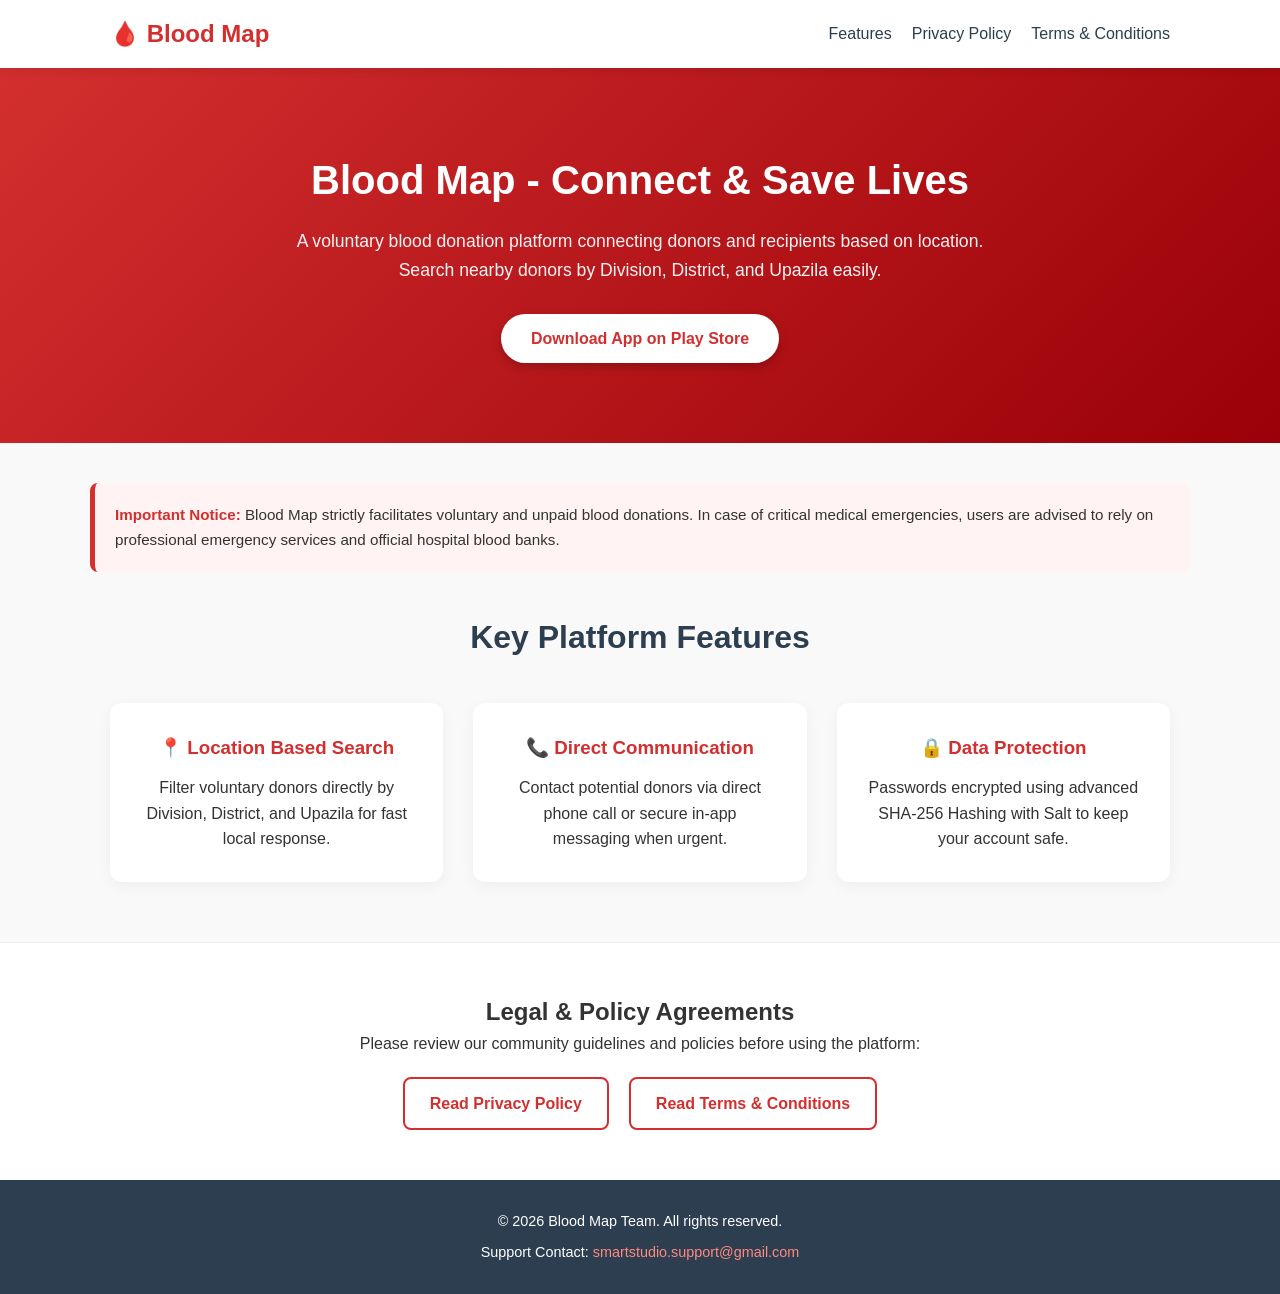
==== blood_map/index.html @ 6987c9c4 "Update support contact email in footer" ====
<!DOCTYPE html>
<html lang="en">
<head>
    <meta charset="UTF-8">
    <meta name="viewport" content="width=device-width, initial-scale=1.0">
    <title>Blood Map - Find & Donate Blood Nearby</title>
    <style>
        :root {
            --primary-color: #d32f2f;
            --secondary-color: #c62828;
            --dark-color: #2c3e50;
            --light-color: #f9f9f9;
        }
        * { margin: 0; padding: 0; box-sizing: border-box; }
        body { font-family: 'Segoe UI', Tahoma, Geneva, Verdana, sans-serif; line-height: 1.6; color: #333; background-color: var(--light-color); }
        
        /* Header Navigation */
        header { background: #fff; box-shadow: 0 2px 10px rgba(0,0,0,0.1); position: sticky; top: 0; z-index: 1000; }
        .nav-container { max-width: 1100px; margin: 0 auto; display: flex; justify-content: space-between; align-items: center; padding: 15px 20px; }
        .logo { font-size: 1.5rem; font-weight: bold; color: var(--primary-color); text-decoration: none; }
        .nav-links { display: flex; gap: 20px; list-style: none; }
        .nav-links a { text-decoration: none; color: var(--dark-color); font-weight: 500; transition: color 0.3s; }
        .nav-links a:hover { color: var(--primary-color); }

        /* Hero Section */
        .hero { background: linear-gradient(135deg, #d32f2f 0%, #9a0007 100%); color: white; text-align: center; padding: 80px 20px; }
        .hero h1 { font-size: 2.5rem; margin-bottom: 15px; }
        .hero p { font-size: 1.1rem; max-width: 700px; margin: 0 auto 30px auto; opacity: 0.95; }
        .btn-download { background: #fff; color: var(--primary-color); padding: 12px 30px; font-weight: bold; border-radius: 30px; text-decoration: none; display: inline-block; box-shadow: 0 4px 10px rgba(0,0,0,0.2); transition: transform 0.2s; }
        .btn-download:hover { transform: translateY(-3px); }

        /* App Info & Disclaimer Notice */
        .notice-banner { background: #fff3f3; border-left: 5px solid var(--primary-color); max-width: 1100px; margin: 40px auto -20px auto; padding: 20px; border-radius: 8px; font-size: 0.95rem; }
        .notice-banner strong { color: var(--primary-color); }

        /* Features Section */
        .features { max-width: 1100px; margin: 60px auto; padding: 0 20px; }
        .features h2 { text-align: center; color: var(--dark-color); margin-bottom: 40px; font-size: 2rem; }
        .grid { display: grid; grid-template-columns: repeat(auto-fit, minmax(280px, 1fr)); gap: 30px; }
        .card { background: #fff; padding: 30px; border-radius: 12px; box-shadow: 0 4px 15px rgba(0,0,0,0.05); text-align: center; }
        .card h3 { color: var(--primary-color); margin-bottom: 12px; }

        /* Quick Links / Legal Section */
        .legal-section { background: #fff; padding: 50px 20px; text-align: center; border-top: 1px solid #eee; }
        .legal-links { display: flex; justify-content: center; gap: 20px; margin-top: 20px; flex-wrap: wrap; }
        .legal-btn { text-decoration: none; padding: 12px 25px; border: 2px solid var(--primary-color); color: var(--primary-color); border-radius: 8px; font-weight: 600; transition: all 0.3s; }
        .legal-btn:hover { background: var(--primary-color); color: #fff; }

        /* Footer */
        footer { background: var(--dark-color); color: #fff; padding: 30px 20px; text-align: center; font-size: 0.9rem; }
        footer a { color: #ff8a80; text-decoration: none; }
        footer a:hover { text-decoration: underline; }
    </style>
</head>
<body>

    <!-- Header Navigation Bar -->
    <header>
        <div class="nav-container">
            <a href="#" class="logo">🩸 Blood Map</a>
            <ul class="nav-links">
                <li><a href="#features">Features</a></li>
                <li><a href="privacy.html">Privacy Policy</a></li>
                <li><a href="termscondition.html">Terms & Conditions</a></li>
            </ul>
        </div>
    </header>

    <!-- Hero Section -->
    <section class="hero">
        <h1>Blood Map - Connect & Save Lives</h1>
        <p>A voluntary blood donation platform connecting donors and recipients based on location. Search nearby donors by Division, District, and Upazila easily.</p>
        <a href="#" class="btn-download">Download App on Play Store</a>
    </section>

    <!-- Emergency Notice -->
    <div class="notice-banner">
        <strong>Important Notice:</strong> Blood Map strictly facilitates voluntary and unpaid blood donations. In case of critical medical emergencies, users are advised to rely on professional emergency services and official hospital blood banks.
    </div>

    <!-- Key Features -->
    <section class="features" id="features">
        <h2>Key Platform Features</h2>
        <div class="grid">
            <div class="card">
                <h3>📍 Location Based Search</h3>
                <p>Filter voluntary donors directly by Division, District, and Upazila for fast local response.</p>
            </div>
            <div class="card">
                <h3>📞 Direct Communication</h3>
                <p>Contact potential donors via direct phone call or secure in-app messaging when urgent.</p>
            </div>
            <div class="card">
                <h3>🔒 Data Protection</h3>
                <p>Passwords encrypted using advanced SHA-256 Hashing with Salt to keep your account safe.</p>
            </div>
        </div>
    </section>

    <!-- Legal & Support Section -->
    <section class="legal-section">
        <h2>Legal & Policy Agreements</h2>
        <p>Please review our community guidelines and policies before using the platform:</p>
        <div class="legal-links">
            <a href="privacy.html" class="legal-btn">Read Privacy Policy</a>
            <a href="termscondition.html" class="legal-btn">Read Terms & Conditions</a>
        </div>
    </section>

    <!-- Footer -->
    <footer>
        <p>&copy; 2026 Blood Map Team. All rights reserved.</p>
        <p style="margin-top: 8px;">Support Contact: <a href="mailto:contact@smartdevelopment.bd">smartstudio.support@gmail.com</a></p>
    </footer>

</body>
</html>
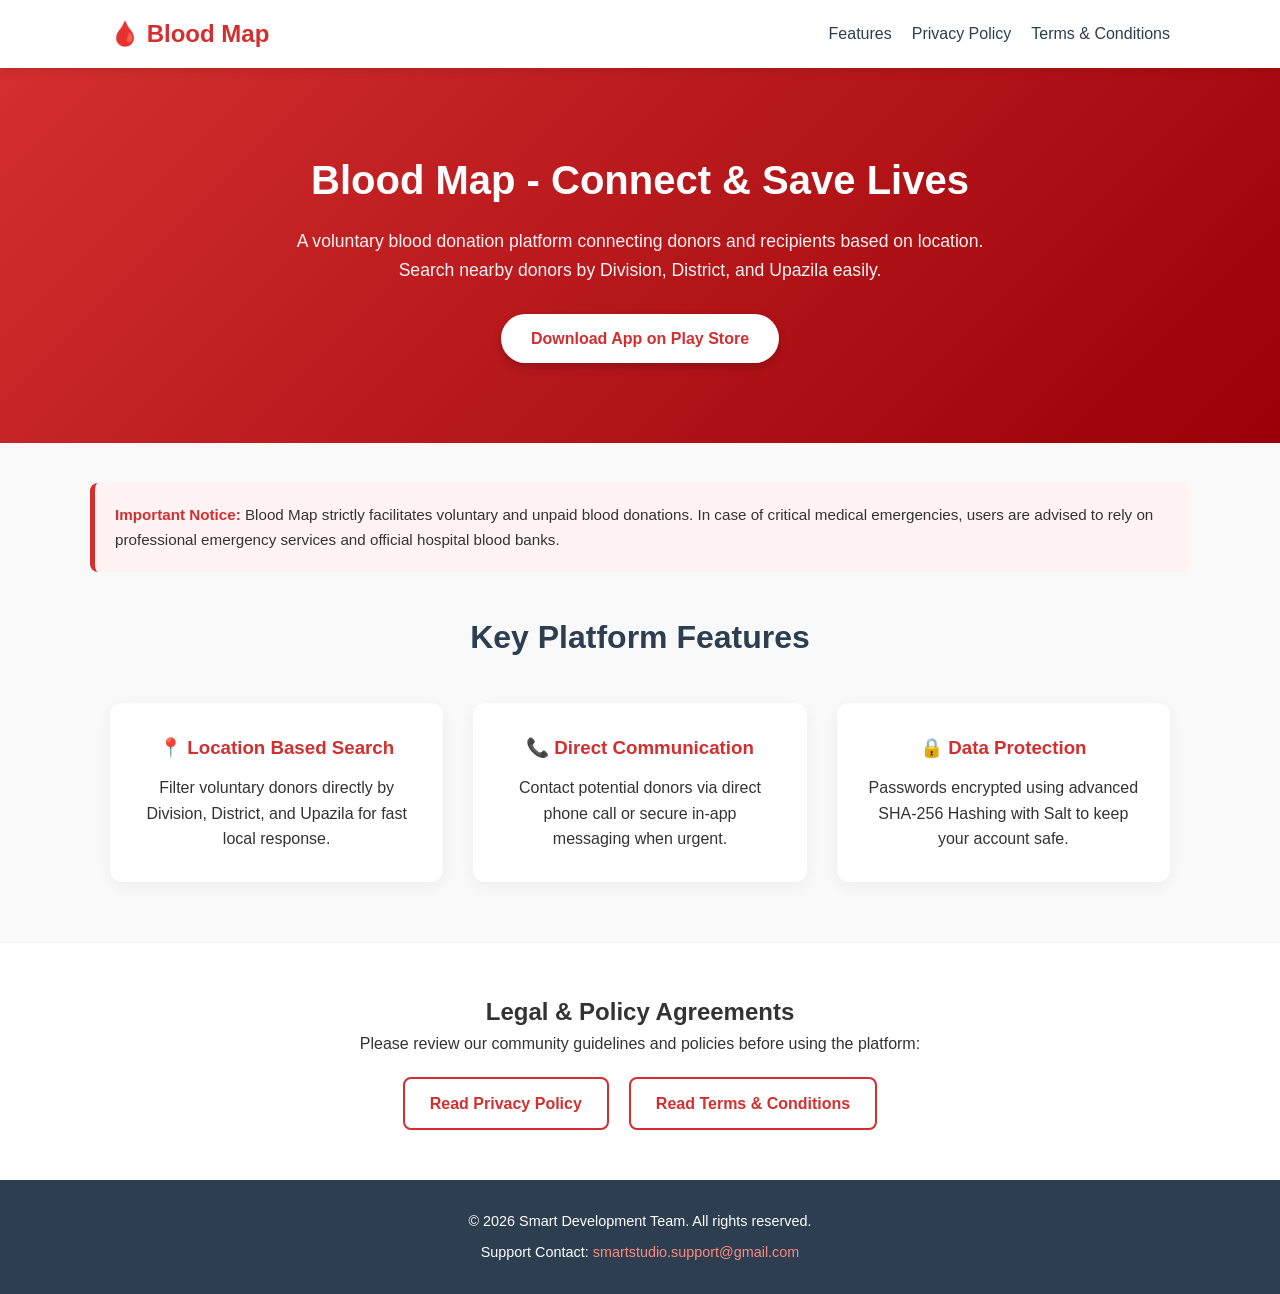
==== commit 83a64158: "Update footer copyright to Smart Development Team" ====
--- a/blood_map/index.html
+++ b/blood_map/index.html
@@ -109,7 +109,7 @@
 
     <!-- Footer -->
     <footer>
-        <p>&copy; 2026 Blood Map Team. All rights reserved.</p>
+        <p>&copy; 2026 Smart Development Team. All rights reserved.</p>
         <p style="margin-top: 8px;">Support Contact: <a href="mailto:contact@smartdevelopment.bd">smartstudio.support@gmail.com</a></p>
     </footer>
 
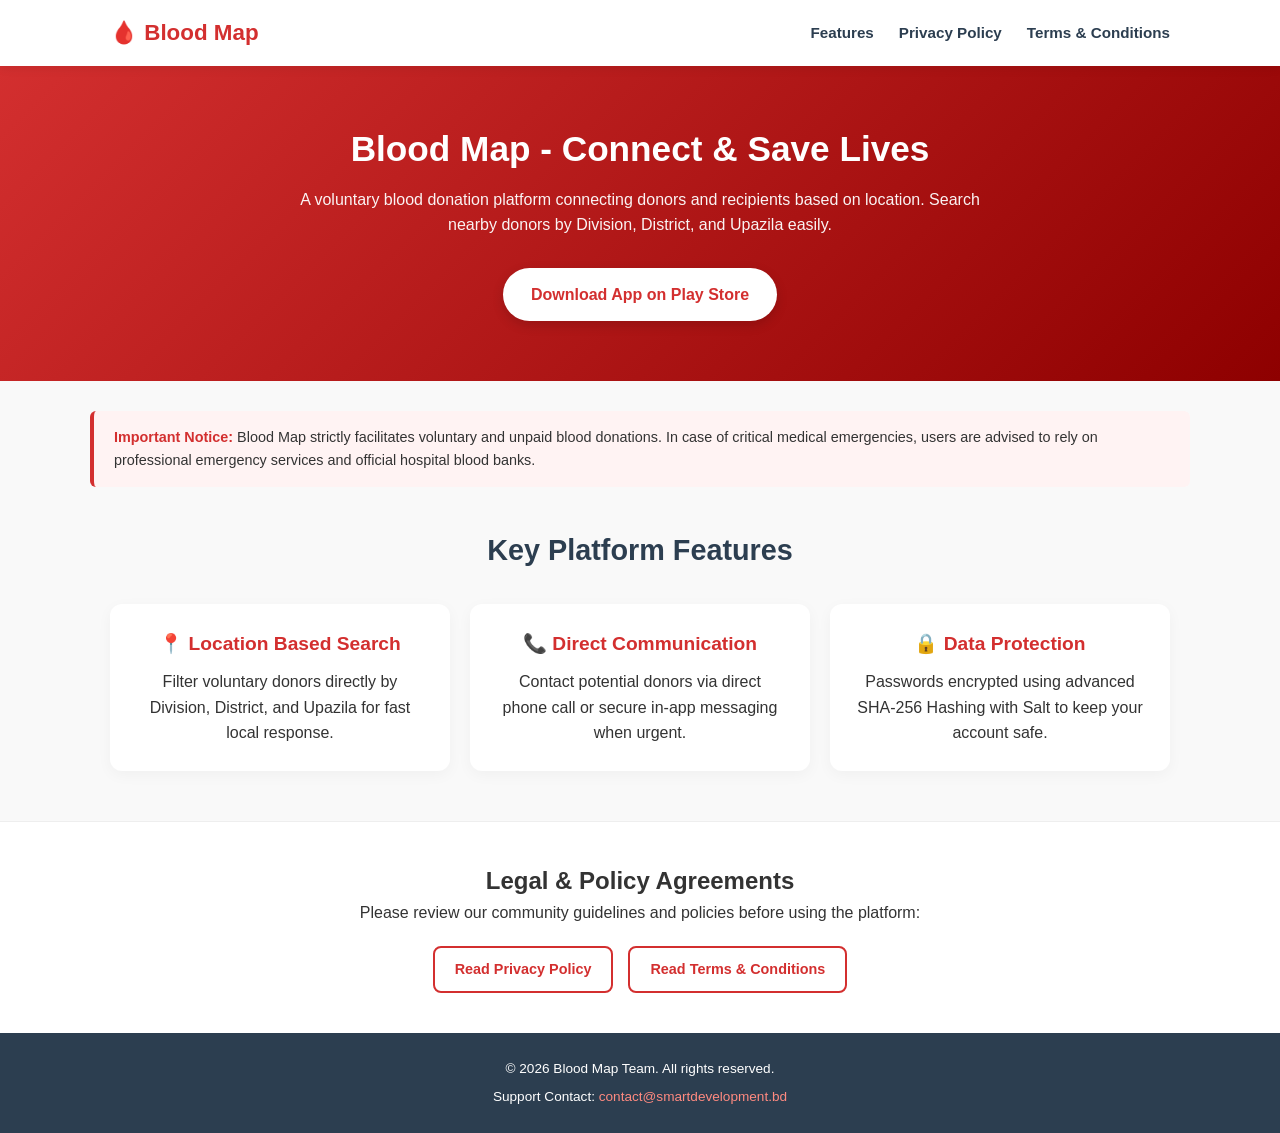
==== commit d4cf1af8: "Refactor HTML and CSS for improved layout and responsiveness Updated styles for header, hero section" ====
--- a/blood_map/index.html
+++ b/blood_map/index.html
@@ -14,51 +14,157 @@
         * { margin: 0; padding: 0; box-sizing: border-box; }
         body { font-family: 'Segoe UI', Tahoma, Geneva, Verdana, sans-serif; line-height: 1.6; color: #333; background-color: var(--light-color); }
         
-        /* Header Navigation */
-        header { background: #fff; box-shadow: 0 2px 10px rgba(0,0,0,0.1); position: sticky; top: 0; z-index: 1000; }
-        .nav-container { max-width: 1100px; margin: 0 auto; display: flex; justify-content: space-between; align-items: center; padding: 15px 20px; }
-        .logo { font-size: 1.5rem; font-weight: bold; color: var(--primary-color); text-decoration: none; }
-        .nav-links { display: flex; gap: 20px; list-style: none; }
-        .nav-links a { text-decoration: none; color: var(--dark-color); font-weight: 500; transition: color 0.3s; }
+        /* Fully Responsive Navbar Header */
+        header { 
+            background: #ffffff; 
+            box-shadow: 0 2px 10px rgba(0,0,0,0.08); 
+            position: sticky; 
+            top: 0; 
+            z-index: 1000; 
+        }
+        .nav-container { 
+            max-width: 1100px; 
+            margin: 0 auto; 
+            display: flex; 
+            justify-content: space-between; 
+            align-items: center; 
+            padding: 15px 20px; 
+        }
+        .logo { 
+            font-size: 1.4rem; 
+            font-weight: 700; 
+            color: var(--primary-color); 
+            text-decoration: none; 
+            display: flex; 
+            align-items: center; 
+            gap: 6px; 
+            white-space: nowrap; 
+        }
+
+        /* Desktop Nav Links */
+        .nav-links { 
+            display: flex; 
+            gap: 25px; 
+            list-style: none; 
+            align-items: center; 
+        }
+        .nav-links a { 
+            text-decoration: none; 
+            color: var(--dark-color); 
+            font-weight: 600; 
+            font-size: 0.95rem; 
+            transition: color 0.3s ease; 
+            white-space: nowrap; 
+        }
         .nav-links a:hover { color: var(--primary-color); }
 
-        /* Hero Section */
-        .hero { background: linear-gradient(135deg, #d32f2f 0%, #9a0007 100%); color: white; text-align: center; padding: 80px 20px; }
-        .hero h1 { font-size: 2.5rem; margin-bottom: 15px; }
-        .hero p { font-size: 1.1rem; max-width: 700px; margin: 0 auto 30px auto; opacity: 0.95; }
-        .btn-download { background: #fff; color: var(--primary-color); padding: 12px 30px; font-weight: bold; border-radius: 30px; text-decoration: none; display: inline-block; box-shadow: 0 4px 10px rgba(0,0,0,0.2); transition: transform 0.2s; }
-        .btn-download:hover { transform: translateY(-3px); }
-
-        /* App Info & Disclaimer Notice */
-        .notice-banner { background: #fff3f3; border-left: 5px solid var(--primary-color); max-width: 1100px; margin: 40px auto -20px auto; padding: 20px; border-radius: 8px; font-size: 0.95rem; }
+        /* Mobile Hamburger Menu Button */
+        .menu-toggle { 
+            display: none; 
+            font-size: 1.6rem; 
+            background: none; 
+            border: none; 
+            color: var(--dark-color); 
+            cursor: pointer; 
+            padding: 5px; 
+        }
+
+        /* Mobile Responsive Styles */
+        @media (max-width: 768px) {
+            .menu-toggle { display: block; }
+            .nav-links { 
+                display: none; 
+                flex-direction: column; 
+                position: absolute; 
+                top: 100%; 
+                left: 0; 
+                width: 100%; 
+                background: #ffffff; 
+                box-shadow: 0 4px 10px rgba(0,0,0,0.1); 
+                padding: 15px 0; 
+                gap: 0; 
+                border-top: 1px solid #eee; 
+            }
+            .nav-links.active { display: flex; }
+            .nav-links li { width: 100%; text-align: center; }
+            .nav-links a { 
+                display: block; 
+                padding: 12px 20px; 
+                border-bottom: 1px solid #f5f5f5; 
+            }
+            .nav-links li:last-child a { border-bottom: none; }
+        }
+
+        /* Hero Section Styling */
+        .hero { 
+            background: linear-gradient(135deg, #d32f2f 0%, #8e0000 100%); 
+            color: white; 
+            text-align: center; 
+            padding: 60px 20px; 
+        }
+        .hero h1 { font-size: 2.2rem; margin-bottom: 15px; font-weight: 700; line-height: 1.3; }
+        .hero p { font-size: 1rem; max-width: 700px; margin: 0 auto 30px auto; opacity: 0.95; }
+        .btn-download { 
+            background: #ffffff; 
+            color: var(--primary-color); 
+            padding: 14px 28px; 
+            font-weight: 700; 
+            border-radius: 30px; 
+            text-decoration: none; 
+            display: inline-block; 
+            box-shadow: 0 4px 12px rgba(0,0,0,0.15); 
+            transition: transform 0.2s ease, background-color 0.2s ease; 
+        }
+        .btn-download:hover { transform: translateY(-2px); background-color: #fff8f8; }
+
+        /* Notice Banner */
+        .notice-banner { 
+            background: #fff3f3; 
+            border-left: 4px solid var(--primary-color); 
+            max-width: 1100px; 
+            margin: 30px auto -10px auto; 
+            padding: 15px 20px; 
+            border-radius: 6px; 
+            font-size: 0.9rem; 
+        }
         .notice-banner strong { color: var(--primary-color); }
 
         /* Features Section */
-        .features { max-width: 1100px; margin: 60px auto; padding: 0 20px; }
-        .features h2 { text-align: center; color: var(--dark-color); margin-bottom: 40px; font-size: 2rem; }
-        .grid { display: grid; grid-template-columns: repeat(auto-fit, minmax(280px, 1fr)); gap: 30px; }
-        .card { background: #fff; padding: 30px; border-radius: 12px; box-shadow: 0 4px 15px rgba(0,0,0,0.05); text-align: center; }
-        .card h3 { color: var(--primary-color); margin-bottom: 12px; }
-
-        /* Quick Links / Legal Section */
-        .legal-section { background: #fff; padding: 50px 20px; text-align: center; border-top: 1px solid #eee; }
-        .legal-links { display: flex; justify-content: center; gap: 20px; margin-top: 20px; flex-wrap: wrap; }
-        .legal-btn { text-decoration: none; padding: 12px 25px; border: 2px solid var(--primary-color); color: var(--primary-color); border-radius: 8px; font-weight: 600; transition: all 0.3s; }
+        .features { max-width: 1100px; margin: 50px auto; padding: 0 20px; }
+        .features h2 { text-align: center; color: var(--dark-color); margin-bottom: 30px; font-size: 1.8rem; }
+        .grid { display: grid; grid-template-columns: repeat(auto-fit, minmax(260px, 1fr)); gap: 20px; }
+        .card { background: #fff; padding: 25px; border-radius: 12px; box-shadow: 0 4px 15px rgba(0,0,0,0.04); text-align: center; }
+        .card h3 { color: var(--primary-color); margin-bottom: 10px; font-size: 1.2rem; }
+
+        /* Legal Section */
+        .legal-section { background: #fff; padding: 40px 20px; text-align: center; border-top: 1px solid #eee; }
+        .legal-links { display: flex; justify-content: center; gap: 15px; margin-top: 20px; flex-wrap: wrap; }
+        .legal-btn { 
+            text-decoration: none; 
+            padding: 10px 20px; 
+            border: 2px solid var(--primary-color); 
+            color: var(--primary-color); 
+            border-radius: 8px; 
+            font-weight: 600; 
+            font-size: 0.9rem; 
+            transition: all 0.3s; 
+        }
         .legal-btn:hover { background: var(--primary-color); color: #fff; }
 
         /* Footer */
-        footer { background: var(--dark-color); color: #fff; padding: 30px 20px; text-align: center; font-size: 0.9rem; }
+        footer { background: var(--dark-color); color: #fff; padding: 25px 20px; text-align: center; font-size: 0.85rem; }
         footer a { color: #ff8a80; text-decoration: none; }
         footer a:hover { text-decoration: underline; }
     </style>
 </head>
 <body>
 
-    <!-- Header Navigation Bar -->
+    <!-- Header Navigation -->
     <header>
         <div class="nav-container">
             <a href="#" class="logo">🩸 Blood Map</a>
-            <ul class="nav-links">
+            <button class="menu-toggle" id="menuToggle" aria-label="Toggle Navigation">☰</button>
+            <ul class="nav-links" id="navLinks">
                 <li><a href="#features">Features</a></li>
                 <li><a href="privacy.html">Privacy Policy</a></li>
                 <li><a href="termscondition.html">Terms & Conditions</a></li>
@@ -109,9 +215,25 @@
 
     <!-- Footer -->
     <footer>
-        <p>&copy; 2026 Smart Development Team. All rights reserved.</p>
-        <p style="margin-top: 8px;">Support Contact: <a href="mailto:contact@smartdevelopment.bd">smartstudio.support@gmail.com</a></p>
+        <p>&copy; 2026 Blood Map Team. All rights reserved.</p>
+        <p style="margin-top: 6px;">Support Contact: <a href="mailto:contact@smartdevelopment.bd">contact@smartdevelopment.bd</a></p>
     </footer>
+
+    <!-- Mobile Menu Script -->
+    <script>
+        const menuToggle = document.getElementById('menuToggle');
+        const navLinks = document.getElementById('navLinks');
+
+        menuToggle.addEventListener('click', () => {
+            navLinks.classList.toggle('active');
+        });
+
+        document.querySelectorAll('.nav-links a').forEach(link => {
+            link.addEventListener('click', () => {
+                navLinks.classList.remove('active');
+            });
+        });
+    </script>
 
 </body>
 </html>
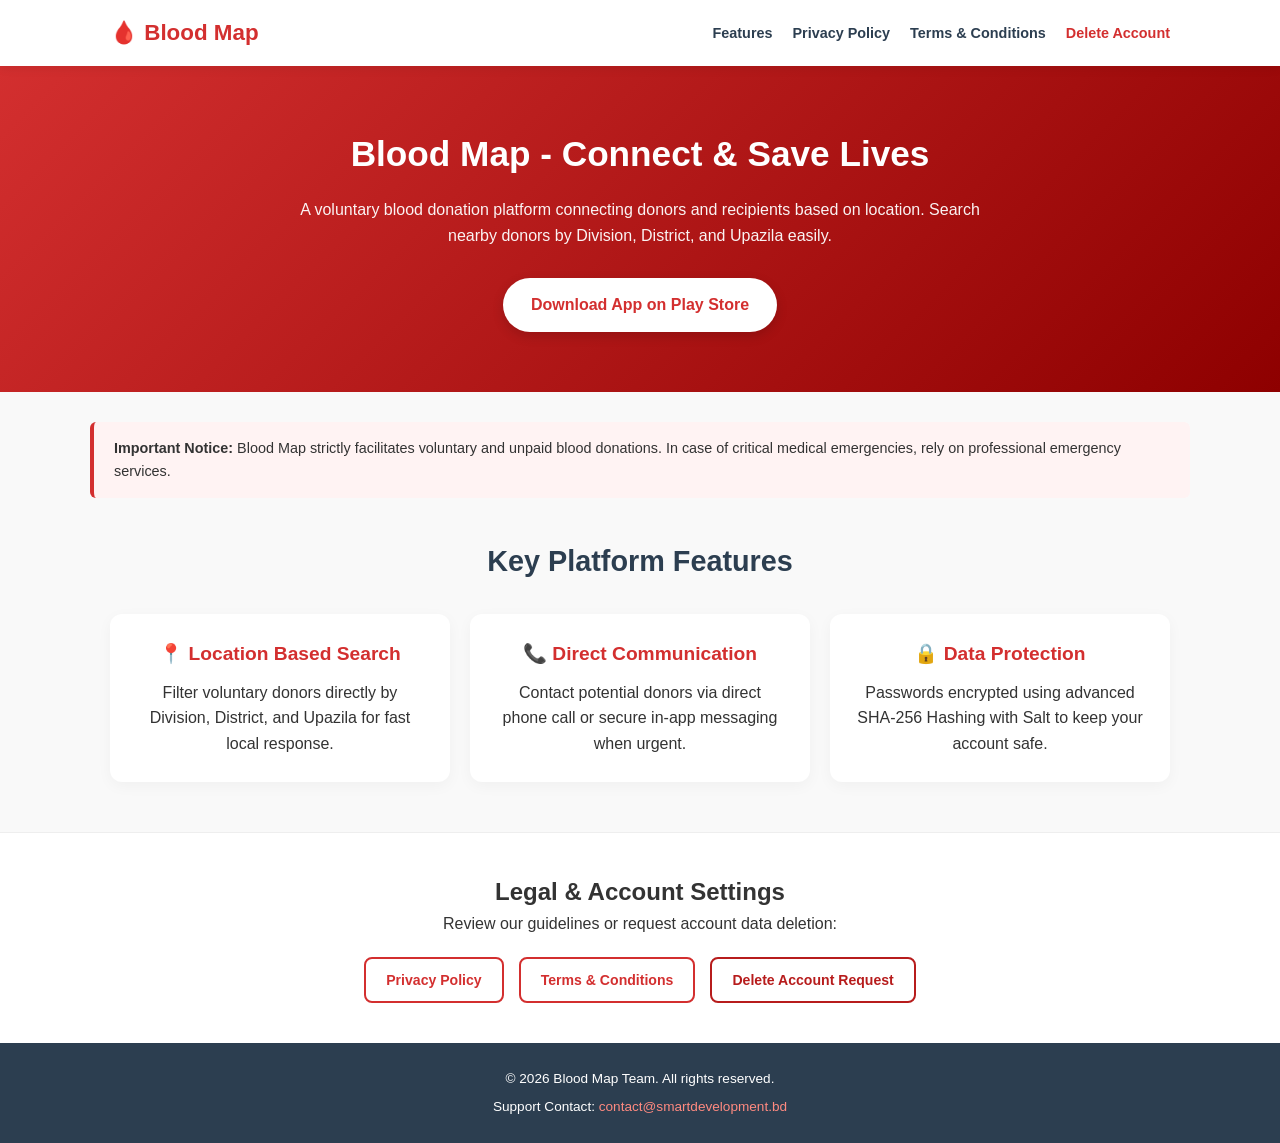
==== commit fa345400: "Refactor navbar and update legal section content" ====
--- a/blood_map/index.html
+++ b/blood_map/index.html
@@ -14,120 +14,34 @@
         * { margin: 0; padding: 0; box-sizing: border-box; }
         body { font-family: 'Segoe UI', Tahoma, Geneva, Verdana, sans-serif; line-height: 1.6; color: #333; background-color: var(--light-color); }
         
-        /* Fully Responsive Navbar Header */
-        header { 
-            background: #ffffff; 
-            box-shadow: 0 2px 10px rgba(0,0,0,0.08); 
-            position: sticky; 
-            top: 0; 
-            z-index: 1000; 
-        }
-        .nav-container { 
-            max-width: 1100px; 
-            margin: 0 auto; 
-            display: flex; 
-            justify-content: space-between; 
-            align-items: center; 
-            padding: 15px 20px; 
-        }
-        .logo { 
-            font-size: 1.4rem; 
-            font-weight: 700; 
-            color: var(--primary-color); 
-            text-decoration: none; 
-            display: flex; 
-            align-items: center; 
-            gap: 6px; 
-            white-space: nowrap; 
-        }
+        /* Navbar Header */
+        header { background: #ffffff; box-shadow: 0 2px 10px rgba(0,0,0,0.08); position: sticky; top: 0; z-index: 1000; }
+        .nav-container { max-width: 1100px; margin: 0 auto; display: flex; justify-content: space-between; align-items: center; padding: 15px 20px; }
+        .logo { font-size: 1.4rem; font-weight: 700; color: var(--primary-color); text-decoration: none; display: flex; align-items: center; gap: 6px; white-space: nowrap; }
 
-        /* Desktop Nav Links */
-        .nav-links { 
-            display: flex; 
-            gap: 25px; 
-            list-style: none; 
-            align-items: center; 
-        }
-        .nav-links a { 
-            text-decoration: none; 
-            color: var(--dark-color); 
-            font-weight: 600; 
-            font-size: 0.95rem; 
-            transition: color 0.3s ease; 
-            white-space: nowrap; 
-        }
+        .nav-links { display: flex; gap: 20px; list-style: none; align-items: center; }
+        .nav-links a { text-decoration: none; color: var(--dark-color); font-weight: 600; font-size: 0.9rem; transition: color 0.3s; white-space: nowrap; }
         .nav-links a:hover { color: var(--primary-color); }
 
-        /* Mobile Hamburger Menu Button */
-        .menu-toggle { 
-            display: none; 
-            font-size: 1.6rem; 
-            background: none; 
-            border: none; 
-            color: var(--dark-color); 
-            cursor: pointer; 
-            padding: 5px; 
-        }
+        .menu-toggle { display: none; font-size: 1.6rem; background: none; border: none; color: var(--dark-color); cursor: pointer; padding: 5px; }
 
-        /* Mobile Responsive Styles */
         @media (max-width: 768px) {
             .menu-toggle { display: block; }
-            .nav-links { 
-                display: none; 
-                flex-direction: column; 
-                position: absolute; 
-                top: 100%; 
-                left: 0; 
-                width: 100%; 
-                background: #ffffff; 
-                box-shadow: 0 4px 10px rgba(0,0,0,0.1); 
-                padding: 15px 0; 
-                gap: 0; 
-                border-top: 1px solid #eee; 
-            }
+            .nav-links { display: none; flex-direction: column; position: absolute; top: 100%; left: 0; width: 100%; background: #ffffff; box-shadow: 0 4px 10px rgba(0,0,0,0.1); padding: 15px 0; border-top: 1px solid #eee; }
             .nav-links.active { display: flex; }
             .nav-links li { width: 100%; text-align: center; }
-            .nav-links a { 
-                display: block; 
-                padding: 12px 20px; 
-                border-bottom: 1px solid #f5f5f5; 
-            }
+            .nav-links a { display: block; padding: 12px 20px; border-bottom: 1px solid #f5f5f5; }
             .nav-links li:last-child a { border-bottom: none; }
         }
 
-        /* Hero Section Styling */
-        .hero { 
-            background: linear-gradient(135deg, #d32f2f 0%, #8e0000 100%); 
-            color: white; 
-            text-align: center; 
-            padding: 60px 20px; 
-        }
-        .hero h1 { font-size: 2.2rem; margin-bottom: 15px; font-weight: 700; line-height: 1.3; }
+        /* Hero Section */
+        .hero { background: linear-gradient(135deg, #d32f2f 0%, #8e0000 100%); color: white; text-align: center; padding: 60px 20px; }
+        .hero h1 { font-size: 2.2rem; margin-bottom: 15px; font-weight: 700; }
         .hero p { font-size: 1rem; max-width: 700px; margin: 0 auto 30px auto; opacity: 0.95; }
-        .btn-download { 
-            background: #ffffff; 
-            color: var(--primary-color); 
-            padding: 14px 28px; 
-            font-weight: 700; 
-            border-radius: 30px; 
-            text-decoration: none; 
-            display: inline-block; 
-            box-shadow: 0 4px 12px rgba(0,0,0,0.15); 
-            transition: transform 0.2s ease, background-color 0.2s ease; 
-        }
-        .btn-download:hover { transform: translateY(-2px); background-color: #fff8f8; }
+        .btn-download { background: #ffffff; color: var(--primary-color); padding: 14px 28px; font-weight: 700; border-radius: 30px; text-decoration: none; display: inline-block; box-shadow: 0 4px 12px rgba(0,0,0,0.15); transition: transform 0.2s; }
+        .btn-download:hover { transform: translateY(-2px); }
 
-        /* Notice Banner */
-        .notice-banner { 
-            background: #fff3f3; 
-            border-left: 4px solid var(--primary-color); 
-            max-width: 1100px; 
-            margin: 30px auto -10px auto; 
-            padding: 15px 20px; 
-            border-radius: 6px; 
-            font-size: 0.9rem; 
-        }
-        .notice-banner strong { color: var(--primary-color); }
+        .notice-banner { background: #fff3f3; border-left: 4px solid var(--primary-color); max-width: 1100px; margin: 30px auto -10px auto; padding: 15px 20px; border-radius: 6px; font-size: 0.9rem; }
 
         /* Features Section */
         .features { max-width: 1100px; margin: 50px auto; padding: 0 20px; }
@@ -139,22 +53,14 @@
         /* Legal Section */
         .legal-section { background: #fff; padding: 40px 20px; text-align: center; border-top: 1px solid #eee; }
         .legal-links { display: flex; justify-content: center; gap: 15px; margin-top: 20px; flex-wrap: wrap; }
-        .legal-btn { 
-            text-decoration: none; 
-            padding: 10px 20px; 
-            border: 2px solid var(--primary-color); 
-            color: var(--primary-color); 
-            border-radius: 8px; 
-            font-weight: 600; 
-            font-size: 0.9rem; 
-            transition: all 0.3s; 
-        }
+        .legal-btn { text-decoration: none; padding: 10px 20px; border: 2px solid var(--primary-color); color: var(--primary-color); border-radius: 8px; font-weight: 600; font-size: 0.88rem; transition: all 0.3s; }
         .legal-btn:hover { background: var(--primary-color); color: #fff; }
+        .legal-btn.danger { border-color: #b71c1c; color: #b71c1c; }
+        .legal-btn.danger:hover { background: #b71c1c; color: #fff; }
 
         /* Footer */
         footer { background: var(--dark-color); color: #fff; padding: 25px 20px; text-align: center; font-size: 0.85rem; }
         footer a { color: #ff8a80; text-decoration: none; }
-        footer a:hover { text-decoration: underline; }
     </style>
 </head>
 <body>
@@ -168,6 +74,7 @@
                 <li><a href="#features">Features</a></li>
                 <li><a href="privacy.html">Privacy Policy</a></li>
                 <li><a href="termscondition.html">Terms & Conditions</a></li>
+                <li><a href="delete_account.html" style="color: #d32f2f;">Delete Account</a></li>
             </ul>
         </div>
     </header>
@@ -179,12 +86,11 @@
         <a href="#" class="btn-download">Download App on Play Store</a>
     </section>
 
-    <!-- Emergency Notice -->
     <div class="notice-banner">
-        <strong>Important Notice:</strong> Blood Map strictly facilitates voluntary and unpaid blood donations. In case of critical medical emergencies, users are advised to rely on professional emergency services and official hospital blood banks.
+        <strong>Important Notice:</strong> Blood Map strictly facilitates voluntary and unpaid blood donations. In case of critical medical emergencies, rely on professional emergency services.
     </div>
 
-    <!-- Key Features -->
+    <!-- Features -->
     <section class="features" id="features">
         <h2>Key Platform Features</h2>
         <div class="grid">
@@ -203,13 +109,14 @@
         </div>
     </section>
 
-    <!-- Legal & Support Section -->
+    <!-- Legal & Policy Links -->
     <section class="legal-section">
-        <h2>Legal & Policy Agreements</h2>
-        <p>Please review our community guidelines and policies before using the platform:</p>
+        <h2>Legal & Account Settings</h2>
+        <p>Review our guidelines or request account data deletion:</p>
         <div class="legal-links">
-            <a href="privacy.html" class="legal-btn">Read Privacy Policy</a>
-            <a href="termscondition.html" class="legal-btn">Read Terms & Conditions</a>
+            <a href="privacy.html" class="legal-btn">Privacy Policy</a>
+            <a href="termscondition.html" class="legal-btn">Terms & Conditions</a>
+            <a href="delete_account.html" class="legal-btn danger">Delete Account Request</a>
         </div>
     </section>
 
@@ -219,7 +126,6 @@
         <p style="margin-top: 6px;">Support Contact: <a href="mailto:contact@smartdevelopment.bd">contact@smartdevelopment.bd</a></p>
     </footer>
 
-    <!-- Mobile Menu Script -->
     <script>
         const menuToggle = document.getElementById('menuToggle');
         const navLinks = document.getElementById('navLinks');
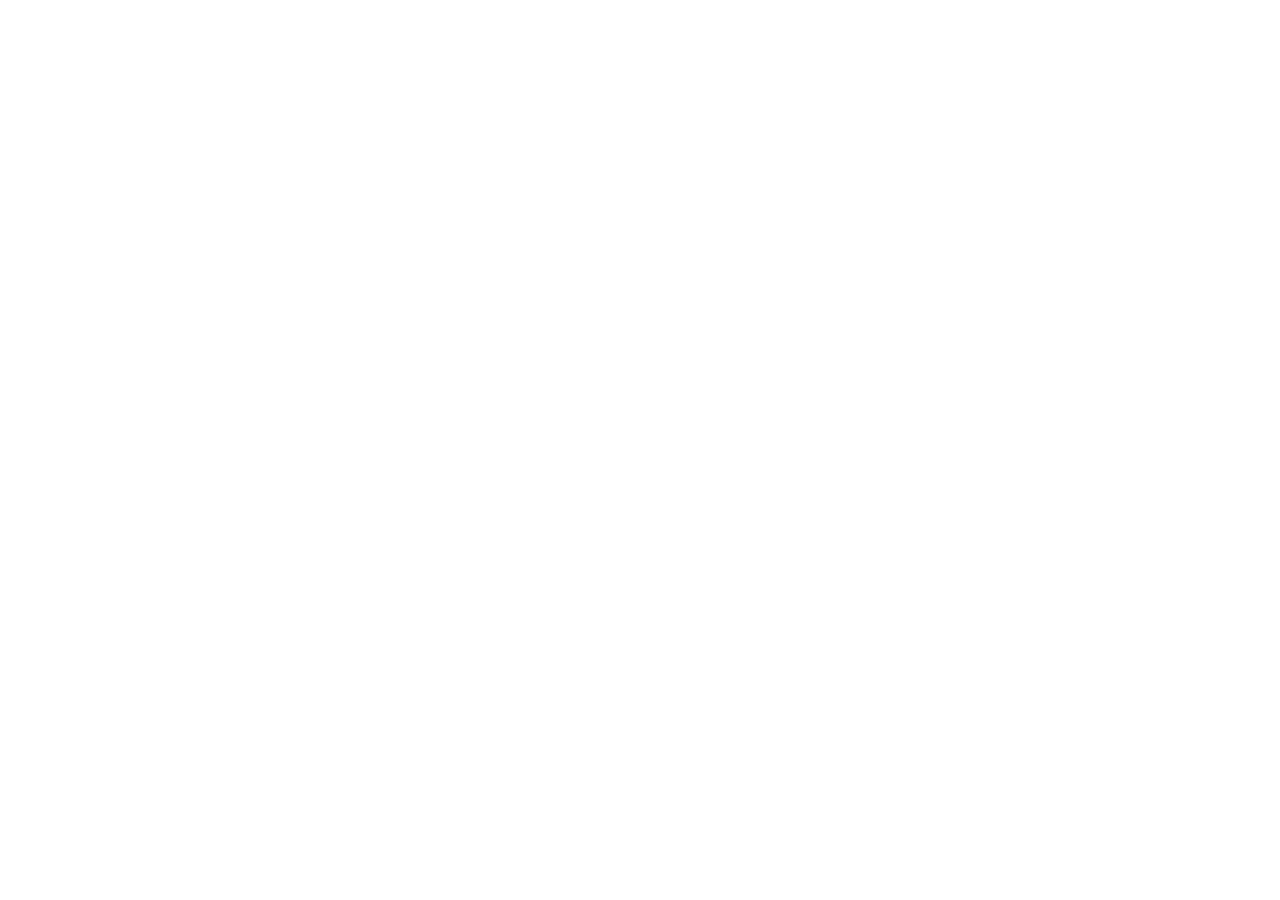
==== commit b8d3c038: "Refactor HTML structure and add meta tags" ====
--- a/blood_map/index.html
+++ b/blood_map/index.html
@@ -1,145 +1,26 @@
 <!DOCTYPE html>
-<html lang="en">
+<html>
 <head>
-    <meta charset="UTF-8">
-    <meta name="viewport" content="width=device-width, initial-scale=1.0">
-    <title>Blood Map - Find & Donate Blood Nearby</title>
-    <style>
-        :root {
-            --primary-color: #d32f2f;
-            --secondary-color: #c62828;
-            --dark-color: #2c3e50;
-            --light-color: #f9f9f9;
-        }
-        * { margin: 0; padding: 0; box-sizing: border-box; }
-        body { font-family: 'Segoe UI', Tahoma, Geneva, Verdana, sans-serif; line-height: 1.6; color: #333; background-color: var(--light-color); }
-        
-        /* Navbar Header */
-        header { background: #ffffff; box-shadow: 0 2px 10px rgba(0,0,0,0.08); position: sticky; top: 0; z-index: 1000; }
-        .nav-container { max-width: 1100px; margin: 0 auto; display: flex; justify-content: space-between; align-items: center; padding: 15px 20px; }
-        .logo { font-size: 1.4rem; font-weight: 700; color: var(--primary-color); text-decoration: none; display: flex; align-items: center; gap: 6px; white-space: nowrap; }
+  <base href="/blood_map/">
 
-        .nav-links { display: flex; gap: 20px; list-style: none; align-items: center; }
-        .nav-links a { text-decoration: none; color: var(--dark-color); font-weight: 600; font-size: 0.9rem; transition: color 0.3s; white-space: nowrap; }
-        .nav-links a:hover { color: var(--primary-color); }
+  <meta charset="UTF-8">
+  <meta content="IE=Edge" http-equiv="X-UA-Compatible">
+  <meta name="description" content="Flutter project for blood map app">
+  <meta name="google-signin-client_id" content="256419588950-sbmn64brcr0beiu4kighd922eg8vr22a.apps.googleusercontent.com">
 
-        .menu-toggle { display: none; font-size: 1.6rem; background: none; border: none; color: var(--dark-color); cursor: pointer; padding: 5px; }
+  <!-- iOS meta tags & icons -->
+  <meta name="mobile-web-app-capable" content="yes">
+  <meta name="apple-mobile-web-app-status-bar-style" content="black">
+  <meta name="apple-mobile-web-app-title" content="bloodmap">
+  <link rel="apple-touch-icon" href="icons/Icon-192.png">
 
-        @media (max-width: 768px) {
-            .menu-toggle { display: block; }
-            .nav-links { display: none; flex-direction: column; position: absolute; top: 100%; left: 0; width: 100%; background: #ffffff; box-shadow: 0 4px 10px rgba(0,0,0,0.1); padding: 15px 0; border-top: 1px solid #eee; }
-            .nav-links.active { display: flex; }
-            .nav-links li { width: 100%; text-align: center; }
-            .nav-links a { display: block; padding: 12px 20px; border-bottom: 1px solid #f5f5f5; }
-            .nav-links li:last-child a { border-bottom: none; }
-        }
+  <!-- Favicon -->
+  <link rel="icon" type="image/png" href="favicon.png"/>
 
-        /* Hero Section */
-        .hero { background: linear-gradient(135deg, #d32f2f 0%, #8e0000 100%); color: white; text-align: center; padding: 60px 20px; }
-        .hero h1 { font-size: 2.2rem; margin-bottom: 15px; font-weight: 700; }
-        .hero p { font-size: 1rem; max-width: 700px; margin: 0 auto 30px auto; opacity: 0.95; }
-        .btn-download { background: #ffffff; color: var(--primary-color); padding: 14px 28px; font-weight: 700; border-radius: 30px; text-decoration: none; display: inline-block; box-shadow: 0 4px 12px rgba(0,0,0,0.15); transition: transform 0.2s; }
-        .btn-download:hover { transform: translateY(-2px); }
-
-        .notice-banner { background: #fff3f3; border-left: 4px solid var(--primary-color); max-width: 1100px; margin: 30px auto -10px auto; padding: 15px 20px; border-radius: 6px; font-size: 0.9rem; }
-
-        /* Features Section */
-        .features { max-width: 1100px; margin: 50px auto; padding: 0 20px; }
-        .features h2 { text-align: center; color: var(--dark-color); margin-bottom: 30px; font-size: 1.8rem; }
-        .grid { display: grid; grid-template-columns: repeat(auto-fit, minmax(260px, 1fr)); gap: 20px; }
-        .card { background: #fff; padding: 25px; border-radius: 12px; box-shadow: 0 4px 15px rgba(0,0,0,0.04); text-align: center; }
-        .card h3 { color: var(--primary-color); margin-bottom: 10px; font-size: 1.2rem; }
-
-        /* Legal Section */
-        .legal-section { background: #fff; padding: 40px 20px; text-align: center; border-top: 1px solid #eee; }
-        .legal-links { display: flex; justify-content: center; gap: 15px; margin-top: 20px; flex-wrap: wrap; }
-        .legal-btn { text-decoration: none; padding: 10px 20px; border: 2px solid var(--primary-color); color: var(--primary-color); border-radius: 8px; font-weight: 600; font-size: 0.88rem; transition: all 0.3s; }
-        .legal-btn:hover { background: var(--primary-color); color: #fff; }
-        .legal-btn.danger { border-color: #b71c1c; color: #b71c1c; }
-        .legal-btn.danger:hover { background: #b71c1c; color: #fff; }
-
-        /* Footer */
-        footer { background: var(--dark-color); color: #fff; padding: 25px 20px; text-align: center; font-size: 0.85rem; }
-        footer a { color: #ff8a80; text-decoration: none; }
-    </style>
+  <title>bloodmap</title>
+  <link rel="manifest" href="manifest.json">
 </head>
 <body>
-
-    <!-- Header Navigation -->
-    <header>
-        <div class="nav-container">
-            <a href="#" class="logo">🩸 Blood Map</a>
-            <button class="menu-toggle" id="menuToggle" aria-label="Toggle Navigation">☰</button>
-            <ul class="nav-links" id="navLinks">
-                <li><a href="#features">Features</a></li>
-                <li><a href="privacy.html">Privacy Policy</a></li>
-                <li><a href="termscondition.html">Terms & Conditions</a></li>
-                <li><a href="delete_account.html" style="color: #d32f2f;">Delete Account</a></li>
-            </ul>
-        </div>
-    </header>
-
-    <!-- Hero Section -->
-    <section class="hero">
-        <h1>Blood Map - Connect & Save Lives</h1>
-        <p>A voluntary blood donation platform connecting donors and recipients based on location. Search nearby donors by Division, District, and Upazila easily.</p>
-        <a href="#" class="btn-download">Download App on Play Store</a>
-    </section>
-
-    <div class="notice-banner">
-        <strong>Important Notice:</strong> Blood Map strictly facilitates voluntary and unpaid blood donations. In case of critical medical emergencies, rely on professional emergency services.
-    </div>
-
-    <!-- Features -->
-    <section class="features" id="features">
-        <h2>Key Platform Features</h2>
-        <div class="grid">
-            <div class="card">
-                <h3>📍 Location Based Search</h3>
-                <p>Filter voluntary donors directly by Division, District, and Upazila for fast local response.</p>
-            </div>
-            <div class="card">
-                <h3>📞 Direct Communication</h3>
-                <p>Contact potential donors via direct phone call or secure in-app messaging when urgent.</p>
-            </div>
-            <div class="card">
-                <h3>🔒 Data Protection</h3>
-                <p>Passwords encrypted using advanced SHA-256 Hashing with Salt to keep your account safe.</p>
-            </div>
-        </div>
-    </section>
-
-    <!-- Legal & Policy Links -->
-    <section class="legal-section">
-        <h2>Legal & Account Settings</h2>
-        <p>Review our guidelines or request account data deletion:</p>
-        <div class="legal-links">
-            <a href="privacy.html" class="legal-btn">Privacy Policy</a>
-            <a href="termscondition.html" class="legal-btn">Terms & Conditions</a>
-            <a href="delete_account.html" class="legal-btn danger">Delete Account Request</a>
-        </div>
-    </section>
-
-    <!-- Footer -->
-    <footer>
-        <p>&copy; 2026 Blood Map Team. All rights reserved.</p>
-        <p style="margin-top: 6px;">Support Contact: <a href="mailto:contact@smartdevelopment.bd">contact@smartdevelopment.bd</a></p>
-    </footer>
-
-    <script>
-        const menuToggle = document.getElementById('menuToggle');
-        const navLinks = document.getElementById('navLinks');
-
-        menuToggle.addEventListener('click', () => {
-            navLinks.classList.toggle('active');
-        });
-
-        document.querySelectorAll('.nav-links a').forEach(link => {
-            link.addEventListener('click', () => {
-                navLinks.classList.remove('active');
-            });
-        });
-    </script>
-
+  <script src="flutter_bootstrap.js" async></script>
 </body>
 </html>
